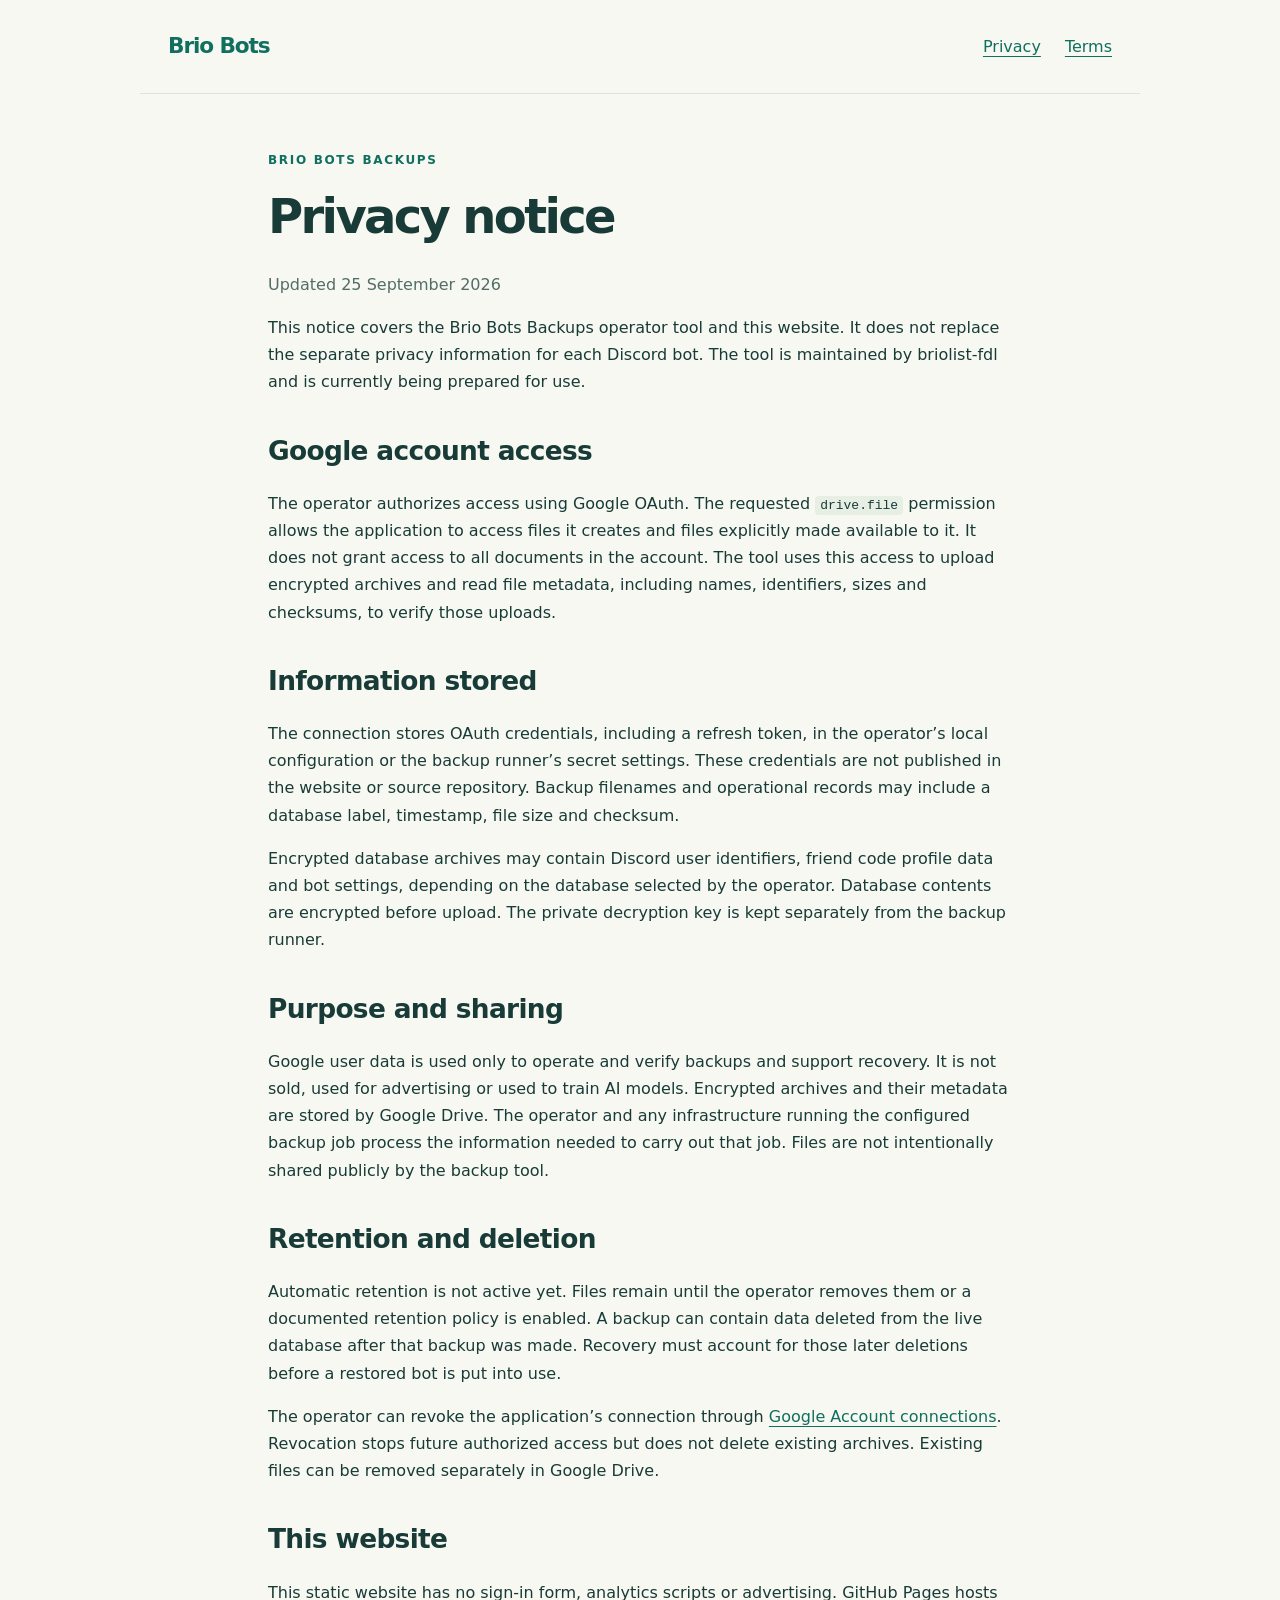
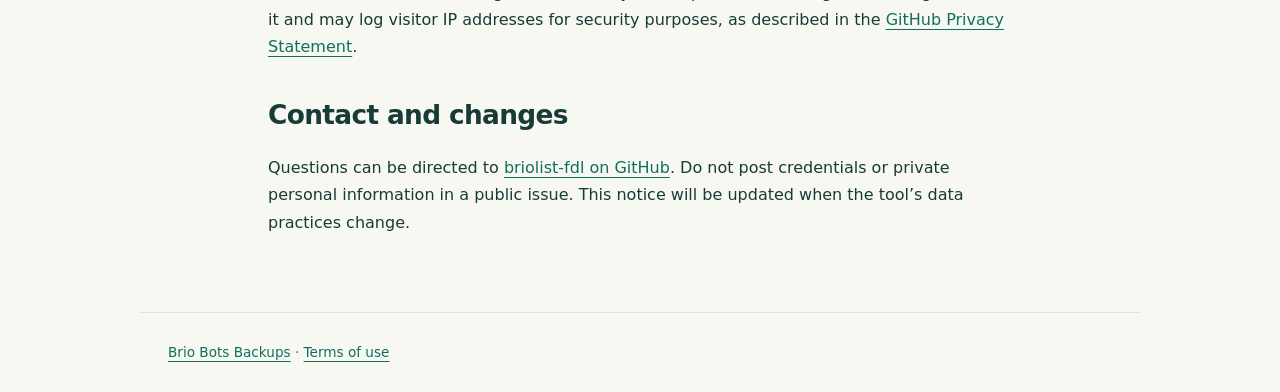
==== privacy.html @ 3f46c60c "Add Brio Bots Backups information website" ====
<!doctype html>
<html lang="en"><head><meta charset="utf-8"><meta name="viewport" content="width=device-width, initial-scale=1"><title>Privacy · Brio Bots Backups</title><link rel="stylesheet" href="style.css"></head>
<body><header><a class="brand" href="./">Brio Bots</a><nav aria-label="Main navigation"><a href="privacy.html" aria-current="page">Privacy</a><a href="terms.html">Terms</a></nav></header>
<main class="document"><p class="eyebrow">BRIO BOTS BACKUPS</p><h1>Privacy notice</h1><p class="muted">Updated 25 September 2026</p>
<p>This notice covers the Brio Bots Backups operator tool and this website. It does not replace the separate privacy information for each Discord bot. The tool is maintained by briolist-fdl and is currently being prepared for use.</p>
<h2>Google account access</h2><p>The operator authorizes access using Google OAuth. The requested <code>drive.file</code> permission allows the application to access files it creates and files explicitly made available to it. It does not grant access to all documents in the account. The tool uses this access to upload encrypted archives and read file metadata, including names, identifiers, sizes and checksums, to verify those uploads.</p>
<h2>Information stored</h2><p>The connection stores OAuth credentials, including a refresh token, in the operator’s local configuration or the backup runner’s secret settings. These credentials are not published in the website or source repository. Backup filenames and operational records may include a database label, timestamp, file size and checksum.</p><p>Encrypted database archives may contain Discord user identifiers, friend code profile data and bot settings, depending on the database selected by the operator. Database contents are encrypted before upload. The private decryption key is kept separately from the backup runner.</p>
<h2>Purpose and sharing</h2><p>Google user data is used only to operate and verify backups and support recovery. It is not sold, used for advertising or used to train AI models. Encrypted archives and their metadata are stored by Google Drive. The operator and any infrastructure running the configured backup job process the information needed to carry out that job. Files are not intentionally shared publicly by the backup tool.</p>
<h2>Retention and deletion</h2><p>Automatic retention is not active yet. Files remain until the operator removes them or a documented retention policy is enabled. A backup can contain data deleted from the live database after that backup was made. Recovery must account for those later deletions before a restored bot is put into use.</p><p>The operator can revoke the application’s connection through <a href="https://myaccount.google.com/connections">Google Account connections</a>. Revocation stops future authorized access but does not delete existing archives. Existing files can be removed separately in Google Drive.</p>
<h2>This website</h2><p>This static website has no sign-in form, analytics scripts or advertising. GitHub Pages hosts it and may log visitor IP addresses for security purposes, as described in the <a href="https://docs.github.com/en/site-policy/privacy-policies/github-general-privacy-statement">GitHub Privacy Statement</a>.</p>
<h2>Contact and changes</h2><p>Questions can be directed to <a href="https://github.com/briolist-fdl">briolist-fdl on GitHub</a>. Do not post credentials or private personal information in a public issue. This notice will be updated when the tool’s data practices change.</p>
</main><footer><a href="./">Brio Bots Backups</a> · <a href="terms.html">Terms of use</a></footer></body></html>
---- style.css ----
:root{color-scheme:light;--ink:#183b38;--muted:#526d67;--paper:#f7f8f1;--accent:#116f60}*{box-sizing:border-box}body{margin:0;background:var(--paper);color:var(--ink);font-family:system-ui,-apple-system,BlinkMacSystemFont,"Segoe UI",sans-serif;line-height:1.7}header,main,footer{max-width:1000px;margin:auto;padding:28px}header{display:flex;justify-content:space-between;align-items:center;border-bottom:1px solid #dce3d8}.brand{font-size:1.35rem;font-weight:800;text-decoration:none;letter-spacing:-.05em}nav{display:flex;gap:24px}a{color:var(--accent);text-underline-offset:4px}a:hover{text-decoration-thickness:2px}a:focus-visible{outline:3px solid #ddad32;outline-offset:5px}main{padding-top:66px;padding-bottom:60px}h1{font-size:clamp(2.4rem,6vw,4.8rem);line-height:1.1;letter-spacing:-.055em;font-weight:750;margin:20px 0 28px}h2{font-size:1.65rem;line-height:1.3;letter-spacing:-.025em}h3{font-size:1.1rem;margin-top:30px}.eyebrow{font-size:.75rem;font-weight:750;letter-spacing:.14em;color:var(--accent)}.intro{font-size:1.2rem;max-width:630px;color:var(--muted)}.card{background:#e7efe5;border:1px solid #d5e1d2;border-radius:22px;padding:36px;margin-top:48px}.card p{max-width:740px}.contact{margin-top:42px;max-width:750px}footer{font-size:.85rem;border-top:1px solid #dce3d8;color:var(--muted)}.document{max-width:800px;padding-top:44px}.document h1{font-size:3rem}.document h2{margin-top:38px}.muted{color:var(--muted)}code{background:#e7efe5;padding:2px 5px;border-radius:4px}@media(max-width:520px){header,main,footer{padding-left:22px;padding-right:22px}main{padding-top:40px}.card{padding:24px}nav{gap:16px}.document h1{font-size:2.5rem}}
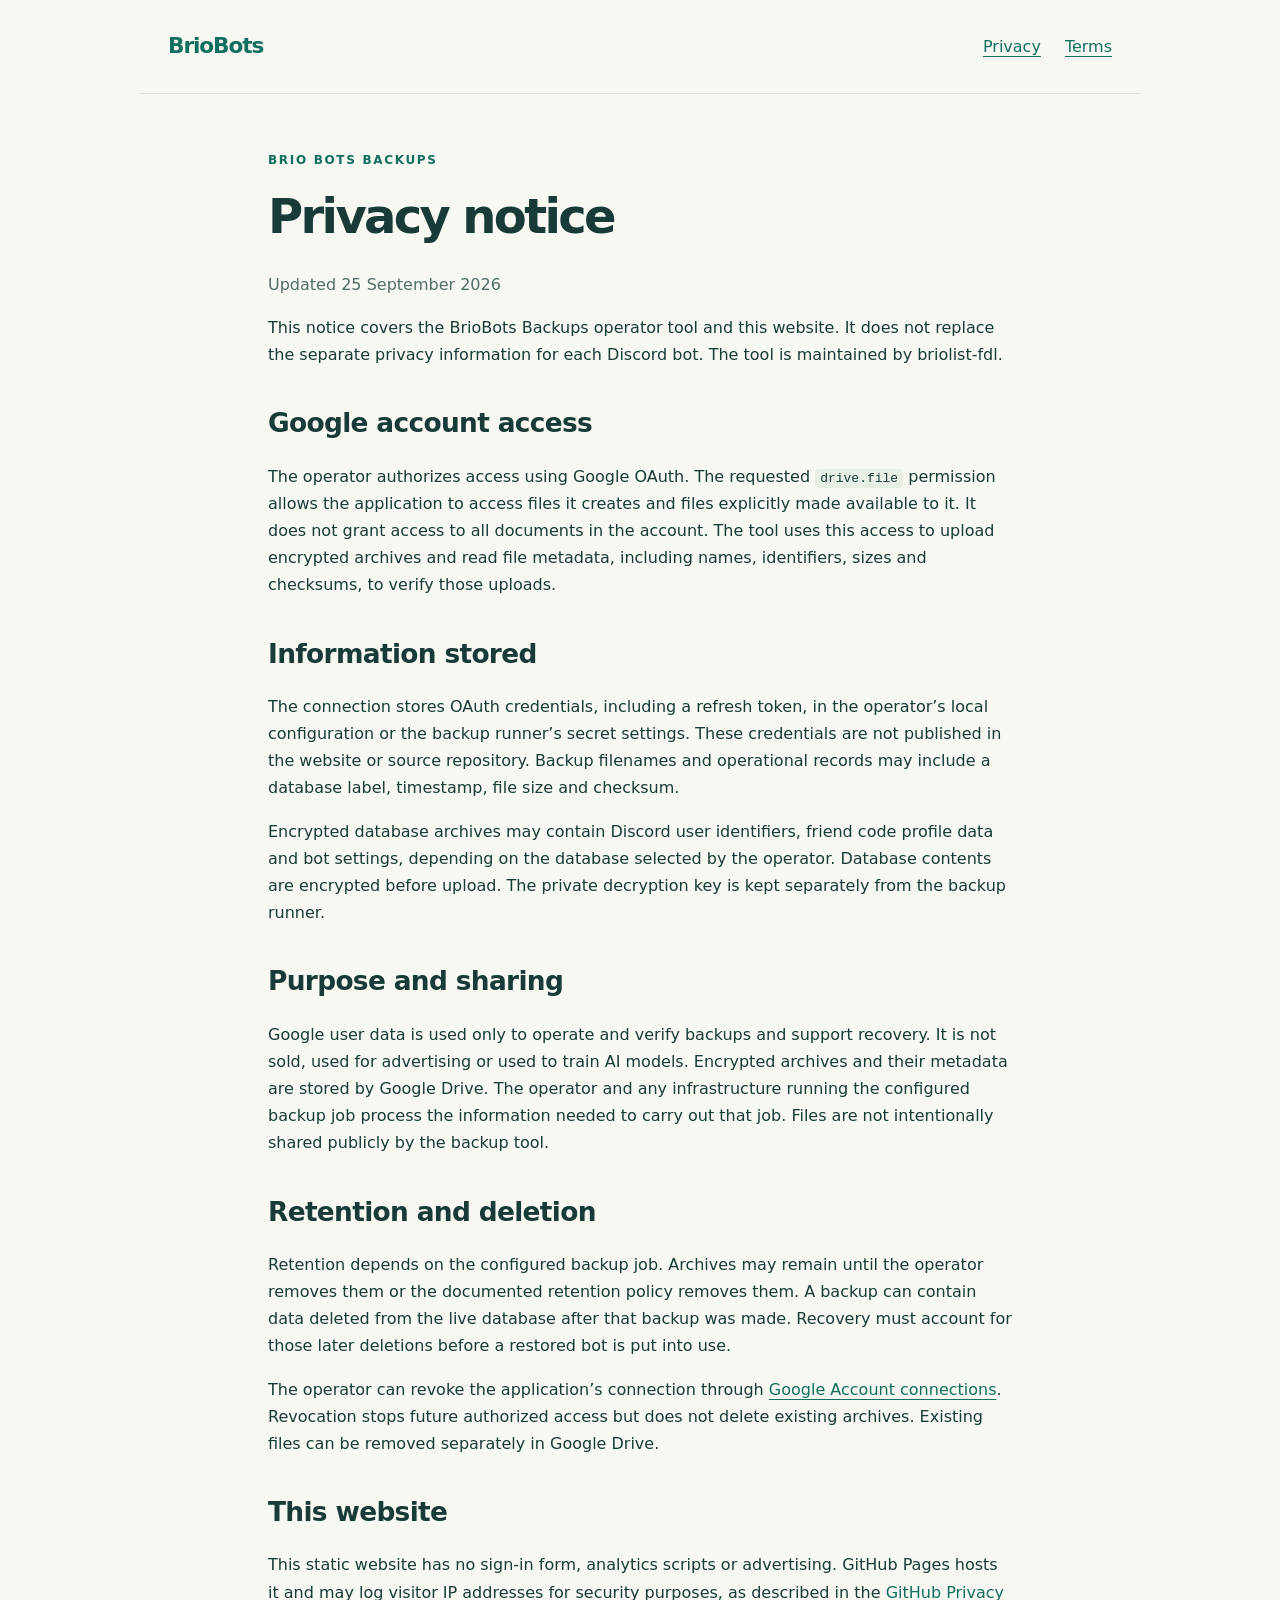
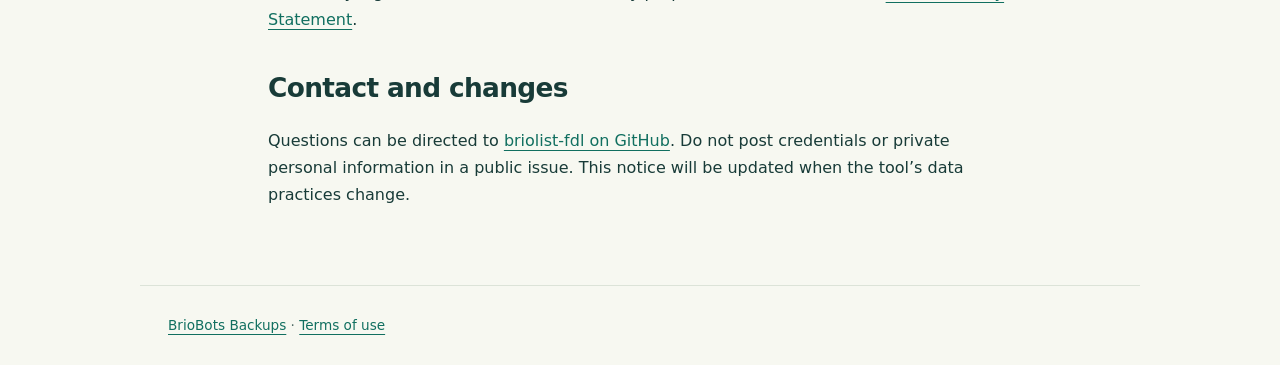
==== commit ac93f576: "Brand BrioBots site and add bot landing sections" ====
--- a/privacy.html
+++ b/privacy.html
@@ -1,12 +1,12 @@
 <!doctype html>
-<html lang="en"><head><meta charset="utf-8"><meta name="viewport" content="width=device-width, initial-scale=1"><title>Privacy · Brio Bots Backups</title><link rel="stylesheet" href="style.css"></head>
-<body><header><a class="brand" href="./">Brio Bots</a><nav aria-label="Main navigation"><a href="privacy.html" aria-current="page">Privacy</a><a href="terms.html">Terms</a></nav></header>
+<html lang="en"><head><meta charset="utf-8"><meta name="viewport" content="width=device-width, initial-scale=1"><title>Privacy · BrioBots Backups</title><link rel="stylesheet" href="style.css"></head>
+<body><header><a class="brand" href="./">BrioBots</a><nav aria-label="Main navigation"><a href="privacy.html" aria-current="page">Privacy</a><a href="terms.html">Terms</a></nav></header>
 <main class="document"><p class="eyebrow">BRIO BOTS BACKUPS</p><h1>Privacy notice</h1><p class="muted">Updated 25 September 2026</p>
-<p>This notice covers the Brio Bots Backups operator tool and this website. It does not replace the separate privacy information for each Discord bot. The tool is maintained by briolist-fdl and is currently being prepared for use.</p>
+<p>This notice covers the BrioBots Backups operator tool and this website. It does not replace the separate privacy information for each Discord bot. The tool is maintained by briolist-fdl.</p>
 <h2>Google account access</h2><p>The operator authorizes access using Google OAuth. The requested <code>drive.file</code> permission allows the application to access files it creates and files explicitly made available to it. It does not grant access to all documents in the account. The tool uses this access to upload encrypted archives and read file metadata, including names, identifiers, sizes and checksums, to verify those uploads.</p>
 <h2>Information stored</h2><p>The connection stores OAuth credentials, including a refresh token, in the operator’s local configuration or the backup runner’s secret settings. These credentials are not published in the website or source repository. Backup filenames and operational records may include a database label, timestamp, file size and checksum.</p><p>Encrypted database archives may contain Discord user identifiers, friend code profile data and bot settings, depending on the database selected by the operator. Database contents are encrypted before upload. The private decryption key is kept separately from the backup runner.</p>
 <h2>Purpose and sharing</h2><p>Google user data is used only to operate and verify backups and support recovery. It is not sold, used for advertising or used to train AI models. Encrypted archives and their metadata are stored by Google Drive. The operator and any infrastructure running the configured backup job process the information needed to carry out that job. Files are not intentionally shared publicly by the backup tool.</p>
-<h2>Retention and deletion</h2><p>Automatic retention is not active yet. Files remain until the operator removes them or a documented retention policy is enabled. A backup can contain data deleted from the live database after that backup was made. Recovery must account for those later deletions before a restored bot is put into use.</p><p>The operator can revoke the application’s connection through <a href="https://myaccount.google.com/connections">Google Account connections</a>. Revocation stops future authorized access but does not delete existing archives. Existing files can be removed separately in Google Drive.</p>
+<h2>Retention and deletion</h2><p>Retention depends on the configured backup job. Archives may remain until the operator removes them or the documented retention policy removes them. A backup can contain data deleted from the live database after that backup was made. Recovery must account for those later deletions before a restored bot is put into use.</p><p>The operator can revoke the application’s connection through <a href="https://myaccount.google.com/connections">Google Account connections</a>. Revocation stops future authorized access but does not delete existing archives. Existing files can be removed separately in Google Drive.</p>
 <h2>This website</h2><p>This static website has no sign-in form, analytics scripts or advertising. GitHub Pages hosts it and may log visitor IP addresses for security purposes, as described in the <a href="https://docs.github.com/en/site-policy/privacy-policies/github-general-privacy-statement">GitHub Privacy Statement</a>.</p>
 <h2>Contact and changes</h2><p>Questions can be directed to <a href="https://github.com/briolist-fdl">briolist-fdl on GitHub</a>. Do not post credentials or private personal information in a public issue. This notice will be updated when the tool’s data practices change.</p>
-</main><footer><a href="./">Brio Bots Backups</a> · <a href="terms.html">Terms of use</a></footer></body></html>
+</main><footer><a href="./">BrioBots Backups</a> · <a href="terms.html">Terms of use</a></footer></body></html>
--- a/style.css
+++ b/style.css
@@ -1 +1,11 @@
 :root{color-scheme:light;--ink:#183b38;--muted:#526d67;--paper:#f7f8f1;--accent:#116f60}*{box-sizing:border-box}body{margin:0;background:var(--paper);color:var(--ink);font-family:system-ui,-apple-system,BlinkMacSystemFont,"Segoe UI",sans-serif;line-height:1.7}header,main,footer{max-width:1000px;margin:auto;padding:28px}header{display:flex;justify-content:space-between;align-items:center;border-bottom:1px solid #dce3d8}.brand{font-size:1.35rem;font-weight:800;text-decoration:none;letter-spacing:-.05em}nav{display:flex;gap:24px}a{color:var(--accent);text-underline-offset:4px}a:hover{text-decoration-thickness:2px}a:focus-visible{outline:3px solid #ddad32;outline-offset:5px}main{padding-top:66px;padding-bottom:60px}h1{font-size:clamp(2.4rem,6vw,4.8rem);line-height:1.1;letter-spacing:-.055em;font-weight:750;margin:20px 0 28px}h2{font-size:1.65rem;line-height:1.3;letter-spacing:-.025em}h3{font-size:1.1rem;margin-top:30px}.eyebrow{font-size:.75rem;font-weight:750;letter-spacing:.14em;color:var(--accent)}.intro{font-size:1.2rem;max-width:630px;color:var(--muted)}.card{background:#e7efe5;border:1px solid #d5e1d2;border-radius:22px;padding:36px;margin-top:48px}.card p{max-width:740px}.contact{margin-top:42px;max-width:750px}footer{font-size:.85rem;border-top:1px solid #dce3d8;color:var(--muted)}.document{max-width:800px;padding-top:44px}.document h1{font-size:3rem}.document h2{margin-top:38px}.muted{color:var(--muted)}code{background:#e7efe5;padding:2px 5px;border-radius:4px}@media(max-width:520px){header,main,footer{padding-left:22px;padding-right:22px}main{padding-top:40px}.card{padding:24px}nav{gap:16px}.document h1{font-size:2.5rem}}
+:root{scroll-behavior:smooth}
+#bots{margin-top:56px}
+.bot-grid{display:grid;grid-template-columns:repeat(auto-fit,minmax(250px,1fr));gap:18px}
+.bot-card{margin-top:12px;display:flex;flex-direction:column;padding:28px}
+.bot-card h3{font-size:1.4rem;margin:2px 0 8px}
+.bot-card .eyebrow{margin:0}
+.card-links{display:flex;flex-direction:column;gap:8px;margin-top:auto;padding-top:18px}
+.backup-card{margin-top:54px}
+nav{flex-wrap:wrap}
+@media(max-width:520px){nav{gap:12px;font-size:.9rem}}
